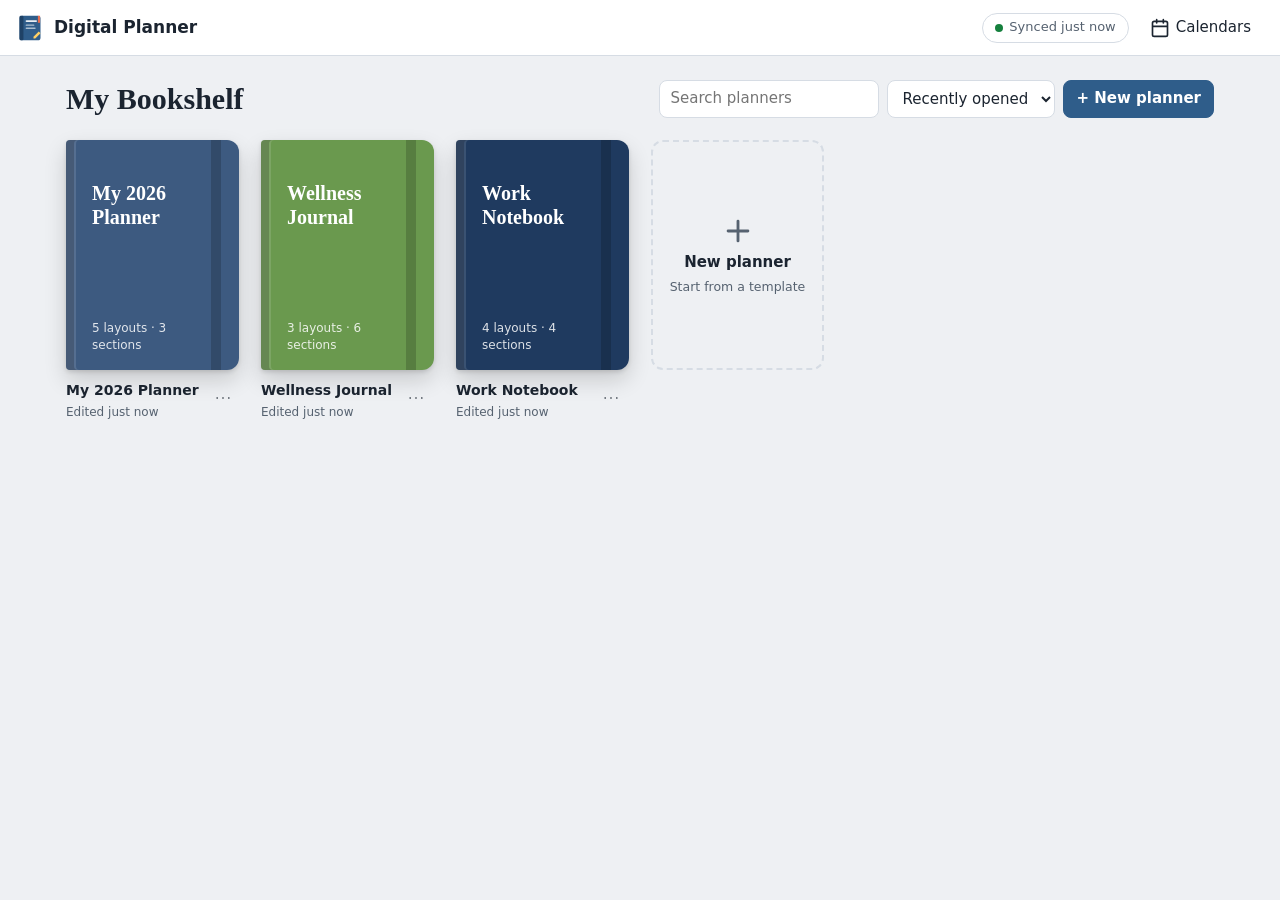
==== planner/index.html @ 8a804d71 "Add digital planner web prototype under /planner Implements the Digital Planner scope v1.0 as a no-b" ====
<!doctype html>
<html lang="en">
<head>
<meta charset="utf-8">
<meta name="viewport" content="width=device-width,initial-scale=1,viewport-fit=cover">
<meta name="description" content="Digital planner prototype: bookshelf of planners, calendar events, handwriting, stickers and templates.">
<meta name="theme-color" content="#2f5d8a">
<title>Digital Planner</title>
<link rel="manifest" href="manifest.webmanifest">
<link rel="icon" href="icon.svg" type="image/svg+xml">
<link rel="apple-touch-icon" href="icon.svg">
<link rel="stylesheet" href="styles.css">
</head>
<body>
<a class="skip" href="#pageWrap">Skip to page</a>

<!-- Bookshelf -->
<section id="shelf" class="screen" hidden>
  <header class="topbar">
    <div class="brand"><img src="icon.svg" alt="" width="28" height="28"><span>Digital Planner</span></div>
    <span class="spacer"></span>
    <button class="sync-pill" data-open-account aria-live="polite"><i></i><span>Synced</span></button>
    <button class="btn-ghost" data-open-calendars><svg class="ic" viewBox="0 0 24 24" aria-hidden="true"><path d="M8 2v4M16 2v4M3 10h18M5 4h14a2 2 0 0 1 2 2v14a2 2 0 0 1-2 2H5a2 2 0 0 1-2-2V6a2 2 0 0 1 2-2Z"/></svg><span class="lbl">Calendars</span></button>
  </header>
  <main class="shelf-main">
    <div class="shelf-head">
      <h1>My Bookshelf</h1>
      <div class="shelf-actions">
        <input type="search" id="shelfSearch" placeholder="Search planners" aria-label="Search planners">
        <select id="shelfSort" aria-label="Sort planners">
          <option value="recent">Recently opened</option>
          <option value="name">Name</option>
          <option value="created">Newest</option>
        </select>
        <button class="primary" id="btnNew">+ New planner</button>
      </div>
    </div>
    <div class="shelf-grid" id="shelfGrid"></div>
  </main>
</section>

<!-- Planner -->
<section id="plannerScreen" class="screen" hidden>
  <header class="topbar planner-top">
    <button class="btn-ghost" id="btnBack" aria-label="Back to bookshelf"><svg class="ic" viewBox="0 0 24 24" aria-hidden="true"><path d="M4 19.5A2.5 2.5 0 0 1 6.5 17H20V2H6.5A2.5 2.5 0 0 0 4 4.5v15ZM6.5 22H20v-5"/></svg><span class="lbl">Bookshelf</span></button>
    <h1 id="pTitle" class="p-title"></h1>
    <div class="period-nav">
      <button class="icon-btn" id="btnPrev" aria-label="Previous page (Left arrow)"><svg class="ic" viewBox="0 0 24 24" aria-hidden="true"><path d="m15 18-6-6 6-6"/></svg></button>
      <div class="period-wrap">
        <button id="periodLabel" class="period-label" title="Go to a date"></button>
        <input type="date" id="goDate" class="go-date" aria-label="Go to date" tabindex="-1">
      </div>
      <button class="icon-btn" id="btnNext" aria-label="Next page (Right arrow)"><svg class="ic" viewBox="0 0 24 24" aria-hidden="true"><path d="m9 18 6-6-6-6"/></svg></button>
      <button id="btnToday" class="btn-today">Today</button>
    </div>
    <span class="spacer"></span>
    <button class="sync-pill" data-open-account aria-live="polite"><i></i><span>Synced</span></button>
    <button class="icon-btn" data-open-calendars aria-label="Calendars" title="Calendars"><svg class="ic" viewBox="0 0 24 24" aria-hidden="true"><path d="M8 2v4M16 2v4M3 10h18M5 4h14a2 2 0 0 1 2 2v14a2 2 0 0 1-2 2H5a2 2 0 0 1-2-2V6a2 2 0 0 1 2-2Z"/></svg></button>
    <button class="icon-btn" id="btnCustomize" aria-label="Customize planner" title="Customize planner"><svg class="ic" viewBox="0 0 24 24" aria-hidden="true"><path d="M4 21v-7M4 10V3M12 21v-9M12 8V3M20 21v-5M20 12V3M1 14h6M9 8h6M17 16h6"/></svg></button>
    <button class="icon-btn" id="btnHelp" aria-label="Shortcuts and tips" title="Shortcuts (?)"><svg class="ic" viewBox="0 0 24 24" aria-hidden="true"><path d="M12 22a10 10 0 1 0 0-20 10 10 0 0 0 0 20ZM9.1 9a3 3 0 0 1 5.8 1c0 2-3 3-3 3M12 17h.01"/></svg></button>
  </header>
  <div class="planner-body">
    <nav class="tabs" id="tabs" aria-label="Layouts and sections"></nav>
    <div class="stage">
      <div class="toolbar" id="toolbar" role="toolbar" aria-label="Page tools"></div>
      <div class="ctxbar" id="ctxbar" hidden role="toolbar" aria-label="Selected item"></div>
      <div class="page-wrap" id="pageWrap" tabindex="-1"></div>
      <div class="page-footer" id="pageFooter"></div>
    </div>
  </div>
</section>

<div id="toast" class="toast" role="status" aria-live="polite"></div>

<script src="js/dates.js"></script>
<script src="js/store.js"></script>
<script src="js/templates.js"></script>
<script src="js/layouts.js"></script>
<script src="js/calendar.js"></script>
<script src="js/editor.js"></script>
<script src="js/app.js"></script>
</body>
</html>
---- planner/styles.css ----
/* ---------- Tokens ---------- */
:root {
  --font-sans: "Inter", system-ui, -apple-system, "Segoe UI", Roboto, "Helvetica Neue", Arial, sans-serif;
  --font-display: Georgia, "Iowan Old Style", "Times New Roman", serif;
  --bg: #eef0f3; --surface: #ffffff; --surface-2: #f5f6f8; --text: #1b2430; --muted: #566270;
  --border: #d6dce4; --primary: #2f5d8a; --primary-ink: #ffffff; --desk: #dfe3e9;
  --focus: #2563eb; --danger: #b42318; --sel: #2563eb; --ok: #15803d; --warn: #b45309;
  --shadow: 0 1px 2px rgba(16, 24, 40, .06), 0 4px 14px rgba(16, 24, 40, .08);
  --radius: 10px;
  color-scheme: light;
}
@media (prefers-color-scheme: dark) {
  :root:not([data-theme="light"]) {
    --bg: #10141a; --surface: #19202a; --surface-2: #212a36; --text: #e7ebf1; --muted: #a3afbd;
    --border: #313c4a; --primary: #7fb0e3; --primary-ink: #0b1622; --desk: #0b0f14;
    --focus: #8ab4ff; --danger: #ff8a80; --sel: #8ab4ff; --ok: #6fd08f; --warn: #f5b971;
    --shadow: 0 1px 2px rgba(0, 0, 0, .3), 0 6px 18px rgba(0, 0, 0, .35);
    color-scheme: dark;
  }
}
:root[data-theme="dark"] {
  --bg: #10141a; --surface: #19202a; --surface-2: #212a36; --text: #e7ebf1; --muted: #a3afbd;
  --border: #313c4a; --primary: #7fb0e3; --primary-ink: #0b1622; --desk: #0b0f14;
  --focus: #8ab4ff; --danger: #ff8a80; --sel: #8ab4ff; color-scheme: dark;
}

/* ---------- Base ---------- */
* { box-sizing: border-box; }
html, body { height: 100%; }
body { margin: 0; font: 15px/1.45 var(--font-sans); color: var(--text); background: var(--bg); -webkit-tap-highlight-color: transparent; }
button, input, select, textarea { font: inherit; color: inherit; }
button {
  cursor: pointer; border: 1px solid var(--border); background: var(--surface); border-radius: 8px;
  padding: 7px 12px; display: inline-flex; align-items: center; gap: 6px; min-height: 36px;
}
button:hover:not(:disabled) { background: var(--surface-2); }
button:disabled { opacity: .45; cursor: default; }
button.primary { background: var(--primary); color: var(--primary-ink); border-color: var(--primary); font-weight: 600; }
button.primary:hover:not(:disabled) { filter: brightness(1.08); background: var(--primary); }
button.danger { color: #fff; background: var(--danger); border-color: var(--danger); }
:root .danger-text { color: var(--danger); }
input[type=text], input[type=search], input[type=date], input[type=time], input[type=number], select, textarea {
  border: 1px solid var(--border); background: var(--surface); border-radius: 8px; padding: 7px 10px; min-height: 36px; max-width: 100%;
}
input[type=color] { width: 36px; height: 36px; padding: 2px; border: 1px solid var(--border); border-radius: 8px; background: var(--surface); cursor: pointer; }
:focus-visible { outline: 3px solid var(--focus); outline-offset: 2px; }
.ic { width: 20px; height: 20px; fill: none; stroke: currentColor; stroke-width: 2; stroke-linecap: round; stroke-linejoin: round; flex: none; }
.icon-btn { padding: 6px; min-width: 36px; justify-content: center; border-color: transparent; background: transparent; }
.btn-ghost { border-color: transparent; background: transparent; }
.spacer { flex: 1; }
.sr { position: absolute; width: 1px; height: 1px; overflow: hidden; clip: rect(0 0 0 0); white-space: nowrap; }
.muted { color: var(--muted); }
.skip { position: absolute; left: -999px; top: 8px; z-index: 100; background: var(--surface); padding: 8px 12px; border-radius: 8px; }
.skip:focus { left: 8px; }
.screen { min-height: 100%; }
.screen[hidden] { display: none !important; }

/* ---------- Top bar ---------- */
.topbar {
  display: flex; align-items: center; gap: 8px; padding: 8px 16px; padding-top: max(8px, env(safe-area-inset-top));
  background: var(--surface); border-bottom: 1px solid var(--border); position: sticky; top: 0; z-index: 20; min-height: 56px;
}
.brand { display: flex; align-items: center; gap: 10px; font-weight: 700; font-size: 17px; }
.sync-pill { border-radius: 999px; font-size: 13px; padding: 4px 12px; min-height: 30px; color: var(--muted); white-space: nowrap; }
.sync-pill i { width: 8px; height: 8px; border-radius: 50%; background: var(--ok); display: inline-block; }
.sync-pill.busy i { background: var(--primary); animation: pulse 1s infinite alternate; }
.sync-pill.off i { background: var(--warn); }
.sync-pill.err i { background: var(--danger); }
@keyframes pulse { to { opacity: .3; } }

/* ---------- Bookshelf ---------- */
.shelf-main { max-width: 1180px; margin: 0 auto; padding: 24px 16px 60px; }
.shelf-head { display: flex; flex-wrap: wrap; align-items: center; gap: 12px 20px; justify-content: space-between; margin-bottom: 22px; }
.shelf-head h1 { margin: 0; font: 700 30px/1.2 var(--font-display); }
.shelf-actions { display: flex; flex-wrap: wrap; gap: 8px; }
.shelf-actions input { width: 220px; }
.shelf-grid { display: grid; grid-template-columns: repeat(auto-fill, minmax(170px, 1fr)); gap: 28px 22px; }
.book { display: flex; flex-direction: column; gap: 10px; min-width: 0; }
.book-cover {
  position: relative; aspect-ratio: 3 / 4; width: 100%; border-radius: 4px 12px 12px 4px; border: none; padding: 18px 16px 16px 26px;
  background-color: var(--c); color: var(--ci); display: flex; flex-direction: column; justify-content: flex-start; align-items: flex-start; text-align: left;
  box-shadow: inset 8px 0 0 rgba(0, 0, 0, .18), inset 10px 0 0 rgba(255, 255, 255, .12), 0 2px 4px rgba(0, 0, 0, .12), 0 10px 22px rgba(0, 0, 0, .16);
  transition: transform .15s ease, box-shadow .15s ease; overflow: hidden;
}
.book-cover:hover:not(:disabled) { background-color: var(--c); transform: translateY(-4px) rotate(-.6deg); }
.book-cover.cover-stripes { background-image: repeating-linear-gradient(135deg, rgba(255, 255, 255, .12) 0 10px, transparent 10px 22px); }
.book-cover.cover-dots { background-image: radial-gradient(rgba(255, 255, 255, .22) 1.6px, transparent 1.8px); background-size: 14px 14px; }
.book-cover.cover-linen { background-image: repeating-linear-gradient(0deg, rgba(255, 255, 255, .07) 0 1px, transparent 1px 3px), repeating-linear-gradient(90deg, rgba(0, 0, 0, .07) 0 1px, transparent 1px 3px); }
.book-cover.cover-grid { background-image: linear-gradient(rgba(255, 255, 255, .14) 1px, transparent 1px), linear-gradient(90deg, rgba(255, 255, 255, .14) 1px, transparent 1px); background-size: 18px 18px; }
.book-band { position: absolute; right: 18px; top: 0; bottom: 0; width: 10px; background: rgba(0, 0, 0, .18); }
.book-title { font: 700 20px/1.2 var(--font-display); margin-top: 18%; padding-right: 22px; word-break: break-word; }
.book-sub { margin-top: auto; font-size: 12px; opacity: .85; padding-right: 22px; }
.book-meta { display: flex; align-items: flex-start; justify-content: space-between; gap: 6px; }
.book-meta strong { display: block; font-size: 14px; overflow: hidden; text-overflow: ellipsis; white-space: nowrap; max-width: 140px; }
.book-meta small { color: var(--muted); font-size: 12px; }
.book-new {
  aspect-ratio: 3 / 4; flex-direction: column; justify-content: center; border: 2px dashed var(--border); border-radius: 12px; background: transparent; color: var(--muted); gap: 4px;
}
.book-new .ic { width: 34px; height: 34px; }
.book-new span { font-weight: 600; color: var(--text); }
.empty { grid-column: 1 / -1; color: var(--muted); }

.menu { position: fixed; z-index: 60; background: var(--surface); border: 1px solid var(--border); border-radius: 10px; box-shadow: var(--shadow); padding: 4px; display: flex; flex-direction: column; min-width: 160px; }
.menu button { border: none; justify-content: flex-start; background: transparent; }

/* ---------- Planner layout ---------- */
#plannerScreen { height: 100vh; height: 100dvh; display: flex; flex-direction: column; }
.planner-top { gap: 6px; }
.p-title { font: 700 17px/1.2 var(--font-display); margin: 0 8px 0 0; max-width: 22ch; overflow: hidden; text-overflow: ellipsis; white-space: nowrap; }
.period-nav { display: flex; align-items: center; gap: 2px; }
.period-wrap { position: relative; }
.period-label { border: none; background: transparent; font-weight: 700; min-width: 150px; justify-content: center; }
.go-date { position: absolute; inset: auto 0 0 0; opacity: 0; pointer-events: none; height: 1px; min-height: 0; padding: 0; border: 0; }
.btn-today { margin-left: 4px; }
.planner-body { flex: 1; display: flex; min-height: 0; }
.tabs { width: 128px; flex: none; overflow-y: auto; padding: 12px 0 12px 10px; display: flex; flex-direction: column; gap: 4px; background: var(--surface-2); border-right: 1px solid var(--border); }
.tab { justify-content: flex-start; border: 1px solid transparent; border-right: none; background: transparent; border-radius: 8px 0 0 8px; font-weight: 500; text-align: left; position: relative; color: var(--muted); }
.tab.on { background: var(--desk); color: var(--text); font-weight: 700; border-color: var(--border); }
.tab.sec::before { content: ""; width: 10px; height: 10px; border-radius: 3px; background: var(--tab); flex: none; }
.tab.sec { overflow: hidden; }
.tab.add { color: var(--primary); font-size: 13px; }
.tab-sep { height: 1px; background: var(--border); margin: 6px 10px 6px 0; }
.stage { flex: 1; min-width: 0; display: flex; flex-direction: column; background: var(--desk); }

/* ---------- Toolbar ---------- */
.toolbar, .ctxbar { display: flex; align-items: center; gap: 6px; padding: 6px 10px; background: var(--surface); border-bottom: 1px solid var(--border); overflow-x: auto; scrollbar-width: thin; flex: none; }
.ctxbar { background: var(--surface-2); min-height: 48px; }
.ctxbar[hidden] { display: none; }
.tb-group { display: flex; align-items: center; gap: 2px; padding-right: 8px; margin-right: 2px; border-right: 1px solid var(--border); flex: none; }
.tb { border-color: transparent; background: transparent; min-width: 40px; min-height: 40px; justify-content: center; padding: 6px; }
.tb.on { background: var(--primary); color: var(--primary-ink); }
.tb.on:hover { background: var(--primary); }
.tb.zoom-label { min-width: 56px; font-size: 13px; font-variant-numeric: tabular-nums; }
.tb-event { border-color: var(--border); padding: 6px 12px; flex: none; }
.tb-color { width: 28px; height: 28px; min-height: 28px; border-radius: 50%; padding: 0; background: var(--sw); border: 2px solid var(--surface); box-shadow: 0 0 0 1px var(--border); position: relative; flex: none; }
.tb-color:hover:not(:disabled) { background: var(--sw); }
.tb-color.on { box-shadow: 0 0 0 2px var(--text); }
.tb-color.custom { background: conic-gradient(red, yellow, lime, cyan, blue, magenta, red); overflow: hidden; display: inline-block; cursor: pointer; }
.tb-color.custom input { opacity: 0; width: 100%; height: 100%; cursor: pointer; }
.colors { gap: 6px; }
.size input { width: 90px; }
.size-dot { display: inline-block; width: var(--s); height: var(--s); min-width: 3px; min-height: 3px; border-radius: 50%; background: var(--text); margin: 0 6px; }
.ctl { min-height: 34px; padding: 4px 10px; display: inline-flex; align-items: center; gap: 6px; font-size: 14px; flex: none; }
label.ctl { border: none; padding: 0 4px; }
.ctl input[type=number] { width: 70px; }
.ctl input[type=text] { width: 170px; }
.ctl input[type=range] { width: 90px; }
.ctl.on { background: var(--primary); color: var(--primary-ink); border-color: var(--primary); }
.ctl-seg { display: flex; gap: 2px; flex: none; }
.ctl-label { font-size: 13px; color: var(--muted); white-space: nowrap; }

/* ---------- Page ---------- */
.page-wrap { flex: 1; overflow: auto; padding: 16px 12px 40px; overscroll-behavior: contain; outline: none; }
.page-sizer { position: relative; margin: 0 auto; }
.page-sizer.turn-r { animation: turnR .22s ease; }
.page-sizer.turn-l { animation: turnL .22s ease; }
@keyframes turnR { from { transform: translateX(18px); opacity: .5; } }
@keyframes turnL { from { transform: translateX(-18px); opacity: .5; } }
.page {
  position: absolute; left: 0; top: 0; width: 1000px; height: 1400px; transform-origin: 0 0; background: var(--paper);
  border-radius: 6px; box-shadow: 0 2px 6px rgba(0, 0, 0, .12), 0 18px 40px rgba(0, 0, 0, .14); overflow: hidden;
  --inv: 1;
}
.page-bg, .page-items, .page-ink { position: absolute; left: 0; top: 0; width: 1000px; height: 1400px; }
.page-svg { display: block; width: 100%; height: 100%; }
.page-items { pointer-events: none; }
.page-ink { pointer-events: none; touch-action: none; }

/* Interaction modes */
.page.tool-pen .page-ink, .page.tool-highlighter .page-ink, .page.tool-eraser .page-ink { pointer-events: auto; }
.page.tool-pen .page-ink { cursor: crosshair; }
.page.tool-highlighter .page-ink { cursor: crosshair; }
.page.tool-eraser .page-ink { cursor: cell; }
.page.tool-select .page-items, .page.tool-text .page-items { pointer-events: auto; }
.page.tool-text .page-items { cursor: text; }
.page.tool-nav .lnk, .page.tool-nav .ev { cursor: pointer; }
.page.tool-nav .lnk:hover text { text-decoration: underline; }
.page.tool-nav .ev:hover .ev-bg { fill-opacity: .32; }
.page.tool-nav [data-newevent]:hover { fill: var(--today); }
.lnk:focus-visible, .ev:focus-visible { outline: 3px solid var(--focus); outline-offset: 2px; }

/* Items */
.item { position: absolute; transform-origin: center; touch-action: none; }
.page.tool-select .item { cursor: move; }
.item img { width: 100%; height: 100%; object-fit: fill; display: block; user-select: none; -webkit-user-drag: none; border-radius: 4px; }
.item-text { width: 100%; min-height: 100%; padding: 4px 8px; white-space: pre-wrap; overflow-wrap: anywhere; line-height: 1.3; outline: none; border-radius: 4px; }
.item.editing .item-text { cursor: text; background: color-mix(in srgb, var(--paper) 85%, transparent); box-shadow: 0 0 0 2px var(--sel); }
.sticker { width: 100%; height: 100%; display: flex; align-items: center; justify-content: center; text-align: center; line-height: 1.05; overflow: hidden; font-weight: 700; user-select: none; }
.sticker span { overflow-wrap: anywhere; }
.h { display: none; position: absolute; padding: 0; min-height: 0; border-radius: 50%; }
.page.tool-select .item.selected, .page.tool-text .item.selected { outline: calc(2px * var(--inv)) dashed var(--sel); outline-offset: calc(4px * var(--inv)); }
.page.tool-select .item.selected .h, .page.tool-text .item.selected:not(.editing) .h { display: flex; align-items: center; justify-content: center; }
.h-resize { width: calc(20px * var(--inv)); height: calc(20px * var(--inv)); right: calc(-14px * var(--inv)); bottom: calc(-14px * var(--inv)); background: var(--sel); border: calc(3px * var(--inv)) solid #fff; cursor: nwse-resize; }
.h-rotate { width: calc(20px * var(--inv)); height: calc(20px * var(--inv)); left: 50%; top: calc(-44px * var(--inv)); transform: translateX(-50%); background: #fff; border: calc(3px * var(--inv)) solid var(--sel); cursor: grab; }
.h-rotate::after { content: ""; position: absolute; left: 50%; top: 100%; width: calc(2px * var(--inv)); height: calc(20px * var(--inv)); background: var(--sel); transform: translateX(-50%); }
.h-del { width: calc(28px * var(--inv)); height: calc(28px * var(--inv)); right: calc(-16px * var(--inv)); top: calc(-16px * var(--inv)); background: var(--danger); color: #fff; border: calc(2px * var(--inv)) solid #fff; font-size: calc(18px * var(--inv)); line-height: 1; }

/* Paper themes */
.theme-classic, .theme-sand, .theme-sage, .theme-blush, .theme-midnight { --accent: var(--pc, #3d5a80); }
.theme-classic { --paper: #fffefb; --ink: #1f2933; --muted: #66727f; --line: #cdd5dd; --line-faint: #e6eaee; --soft: #f1f4f7; --today: rgba(61, 90, 128, .08); }
.theme-sand { --paper: #fbf6ec; --ink: #3b3228; --muted: #85725f; --line: #dccfbc; --line-faint: #ece3d4; --soft: #f3eadb; --today: rgba(188, 108, 37, .1); }
.theme-sage { --paper: #f5f8f1; --ink: #26332a; --muted: #66766a; --line: #c8d4c4; --line-faint: #e1e9dd; --soft: #ebf1e7; --today: rgba(106, 153, 78, .12); }
.theme-blush { --paper: #fdf6f6; --ink: #3d2b33; --muted: #8a6b77; --line: #ead0d6; --line-faint: #f4e4e7; --soft: #f9eaed; --today: rgba(142, 85, 114, .1); }
.theme-midnight { --paper: #1c2230; --ink: #e8ecf3; --muted: #9aa6b9; --line: #3a4459; --line-faint: #2a3244; --soft: #252d3e; --today: rgba(155, 184, 255, .1); --accent: #a9c1ff; }

/* SVG typography & strokes */
.page-svg text { font-family: var(--font-sans); fill: var(--ink); }
.t-title { font: 700 46px var(--font-display); }
.t-big { font: 700 112px var(--font-display); fill: var(--accent) !important; }
.t-year { font: 700 52px var(--font-display); }
.t-h { font-size: 19px; font-weight: 700; letter-spacing: .12em; fill: var(--accent) !important; }
.t-s { font-size: 18px; fill: var(--muted) !important; }
.t-xs { font-size: 14px; fill: var(--muted) !important; }
.t-b { font-size: 20px; font-weight: 600; }
.t-th { font-size: 14px; font-weight: 700; letter-spacing: .08em; fill: var(--muted) !important; }
.t-link { font-size: 21px; font-weight: 600; fill: var(--accent) !important; }
.t-day { font-size: 22px; font-weight: 600; }
.t-day.dim { fill: var(--muted) !important; opacity: .6; }
.t-day-lg { font: 700 34px var(--font-display); }
.t-mini-title { font-size: 20px; font-weight: 700; fill: var(--accent) !important; }
.t-mini-day { font-size: 16px; }
.t-mini-day.today { fill: var(--paper) !important; font-weight: 700; }
.t-q { font-size: 18px; font-weight: 700; letter-spacing: .1em; fill: var(--muted) !important; }
.t-emoji { font-size: 40px; }
.ln { stroke: var(--line); stroke-width: 1.5; }
.ln-faint { stroke: var(--line-faint); stroke-width: 1; }
.ln-strong { stroke: var(--ink); stroke-width: 2; opacity: .7; }
.ln-accent { stroke: var(--accent); stroke-width: 1.5; opacity: .35; }
.box { fill: none; stroke: var(--line); stroke-width: 1.5; }
.fill-soft { fill: var(--soft); }
.dot { fill: var(--line); }
.cell { fill: transparent; stroke: var(--line); stroke-width: 1; }
.cell.dim { fill: var(--soft); }
.cell-today { fill: var(--today) !important; }
.hit { fill: transparent; }
.today-mark { fill: var(--accent); stroke: none; }
.sel-mark { fill: none; stroke: var(--accent); stroke-width: 2; }
.evdot { fill: var(--accent); stroke: none; }
.ev-bg { fill-opacity: .18; }
.ev-text { font-size: 15px; font-weight: 600; }
.now-line { stroke: #e63946; stroke-width: 2; }
.now-dot { fill: #e63946; stroke: none; }

/* Page footer */
.page-footer { display: flex; align-items: center; justify-content: space-between; gap: 10px; padding: 6px 12px; padding-bottom: max(6px, env(safe-area-inset-bottom)); background: var(--surface); border-top: 1px solid var(--border); flex-wrap: wrap; flex: none; }
.page-footer .hint { color: var(--muted); font-size: 13px; }
.pager { display: flex; align-items: center; gap: 6px; font-size: 14px; font-variant-numeric: tabular-nums; }
.foot-actions { display: flex; gap: 6px; flex-wrap: wrap; }
.foot-actions button { min-height: 32px; padding: 4px 10px; font-size: 13px; }

/* ---------- Dialogs ---------- */
.dlg { padding: 0; border: none; border-radius: 14px; background: var(--surface); color: var(--text); box-shadow: 0 20px 60px rgba(0, 0, 0, .35); width: min(520px, calc(100vw - 24px)); max-height: calc(100dvh - 24px); }
.dlg.wide { width: min(960px, calc(100vw - 24px)); }
.dlg::backdrop { background: rgba(10, 14, 20, .5); }
.dlg-inner { display: flex; flex-direction: column; max-height: calc(100dvh - 24px); }
.dlg-head { display: flex; align-items: center; justify-content: space-between; padding: 14px 16px 10px 20px; border-bottom: 1px solid var(--border); }
.dlg-head h2 { margin: 0; font: 700 20px var(--font-display); }
.dlg-head .icon-btn { font-size: 22px; }
.dlg-body { padding: 16px 20px; overflow: auto; display: flex; flex-direction: column; gap: 12px; }
.dlg-body p { margin: 0; }
.dlg-foot { display: flex; align-items: center; gap: 8px; justify-content: flex-end; padding: 12px 16px; border-top: 1px solid var(--border); flex-wrap: wrap; }
.field { display: flex; flex-direction: column; gap: 4px; font-size: 13px; color: var(--muted); flex: 1; min-width: 0; }
.field > input, .field > select, .field > textarea { color: var(--text); font-size: 15px; width: 100%; }
.field.inline { flex-direction: row; align-items: center; gap: 8px; margin-right: auto; }
.field.inline input { width: 240px; }
.field.compact input { padding: 4px 8px; min-height: 30px; }
.row { display: flex; gap: 12px; align-items: flex-end; flex-wrap: wrap; }
.row[hidden], .field[hidden] { display: none; }
.inline-check { display: flex; align-items: center; gap: 8px; font-size: 14px; min-height: 36px; }
.inline-check input { width: 18px; height: 18px; }
.note { font-size: 13px; color: var(--muted); }
h3.sub { margin: 6px 0 0; font-size: 13px; letter-spacing: .08em; text-transform: uppercase; color: var(--muted); }
fieldset { border: 1px solid var(--border); border-radius: var(--radius); padding: 10px 12px 12px; margin: 0; min-width: 0; }
legend { font-size: 13px; font-weight: 700; padding: 0 6px; }

.seg { display: flex; flex-wrap: wrap; gap: 6px; }
.seg button { min-height: 32px; padding: 4px 10px; font-size: 13px; }
.seg button[aria-pressed=true] { background: var(--primary); color: var(--primary-ink); border-color: var(--primary); }
.seg.small button { text-transform: capitalize; }
.paper-dot { width: 14px; height: 14px; border-radius: 50%; background: var(--paper); border: 1px solid var(--line); display: inline-block; }
.swatches { display: flex; flex-wrap: wrap; gap: 8px; }
.sw { width: 30px; height: 30px; min-height: 30px; border-radius: 50%; padding: 0; border: 2px solid var(--surface); box-shadow: 0 0 0 1px var(--border); }
.sw.on { box-shadow: 0 0 0 2px var(--text); }
.sw.custom { background: conic-gradient(red, yellow, lime, cyan, blue, magenta, red); overflow: hidden; display: inline-block; cursor: pointer; }
.sw.custom input { opacity: 0; width: 100%; height: 100%; }
.checks { display: flex; flex-wrap: wrap; gap: 6px 14px; }
.checks label { display: flex; align-items: center; gap: 6px; min-height: 32px; }
.cz-grid { display: grid; grid-template-columns: repeat(auto-fit, minmax(260px, 1fr)); gap: 12px; }
.sec-list { list-style: none; padding: 0; margin: 0 0 8px; display: flex; flex-direction: column; gap: 6px; }
.sec-list li { display: flex; align-items: center; gap: 6px; }
.sec-list li input[type=text] { flex: 1; min-width: 80px; }
.sec-list small { color: var(--muted); white-space: nowrap; }
.cz-preview { display: none; }

/* Template library */
.lib-tools { display: flex; flex-wrap: wrap; gap: 10px; align-items: center; }
.lib-search { flex: 1; min-width: 200px; }
.chips { display: flex; flex-wrap: wrap; gap: 6px; }
.chip { border-radius: 999px; min-height: 32px; padding: 4px 12px; font-size: 13px; }
.chip[aria-pressed=true] { background: var(--text); color: var(--surface); border-color: var(--text); }
.lib-grid { display: grid; grid-template-columns: repeat(auto-fill, minmax(200px, 1fr)); gap: 14px; }
.tpl-card { flex-direction: column; align-items: stretch; padding: 0; overflow: hidden; text-align: left; border-radius: 12px; }
.tpl-card.on { border-color: var(--primary); box-shadow: 0 0 0 3px color-mix(in srgb, var(--primary) 40%, transparent); }
.page-mini { background: var(--paper); aspect-ratio: 1000 / 1400; pointer-events: none; }
.tpl-thumb { aspect-ratio: 1000 / 700; overflow: hidden; border-bottom: 1px solid var(--border); display: flex; background: var(--desk); }
.tpl-thumb .page-mini { flex: 1; min-width: 0; }
.tpl-thumb .page-mini + .page-mini { border-left: 1px solid var(--line); }
.tpl-thumb.single .page-mini { flex: none; width: 50%; margin: 0 auto; }
.tpl-info { padding: 10px 12px 12px; display: flex; flex-direction: column; gap: 3px; }
.tpl-info small { font-size: 12px; color: var(--muted); }
.tag { align-self: flex-start; font-size: 11px; padding: 1px 8px; border-radius: 999px; background: var(--surface-2); border: 1px solid var(--border); color: var(--muted); }
.pt-group h3 { margin: 4px 0 8px; font-size: 13px; text-transform: uppercase; letter-spacing: .08em; color: var(--muted); }
.pt-grid { display: grid; grid-template-columns: repeat(auto-fill, minmax(120px, 1fr)); gap: 10px; }
.pt-card { flex-direction: column; padding: 6px; gap: 6px; font-size: 12px; text-align: center; }
.pt-card .page-mini { width: 100%; border: 1px solid var(--border); border-radius: 4px; }
.pt-card.on { border-color: var(--primary); box-shadow: 0 0 0 2px var(--primary); }
.pt-card[hidden], .pt-group[hidden] { display: none; }

/* Stickers */
.emoji-grid { display: grid; grid-template-columns: repeat(auto-fill, minmax(48px, 1fr)); gap: 6px; }
.emoji-grid button { font-size: 26px; justify-content: center; min-height: 48px; padding: 0; }
.label-grid { display: flex; flex-wrap: wrap; gap: 8px; }
.label-grid button { font-weight: 700; border: none; border-radius: 8px; }
.custom-label { display: flex; gap: 8px; }
.custom-label input[type=text] { flex: 1; }

/* Calendars */
.providers { display: grid; grid-template-columns: repeat(auto-fit, minmax(230px, 1fr)); gap: 10px; }
.provider { display: flex; align-items: center; gap: 10px; border: 1px solid var(--border); border-radius: var(--radius); padding: 10px 12px; }
.provider > div { flex: 1; display: flex; flex-direction: column; }
.provider small { color: var(--muted); font-size: 12px; }
.pv-dot { width: 12px; height: 12px; border-radius: 50%; }
.cal-list { list-style: none; padding: 0; margin: 0; display: flex; flex-direction: column; gap: 4px; }
.cal-list li { display: flex; align-items: center; gap: 10px; padding: 2px 0; }
.cal-list .inline-check { flex: 1; min-width: 0; }
.cal-list small { color: var(--muted); }
.cal-list input[type=color] { width: 32px; height: 32px; }
.icon-btn-placeholder { width: 36px; }

/* Account */
.acct-card { display: flex; gap: 14px; align-items: center; }
.avatar { width: 52px; height: 52px; border-radius: 50%; background: var(--primary); color: var(--primary-ink); display: grid; place-items: center; font-size: 22px; font-weight: 700; flex: none; }
.stats { display: grid; grid-template-columns: repeat(auto-fit, minmax(130px, 1fr)); gap: 8px; margin: 0; }
.stats div { background: var(--surface-2); border-radius: 8px; padding: 8px 10px; }
.stats dt { font-size: 12px; color: var(--muted); }
.stats dd { margin: 0; font-weight: 700; }
.row.wrap { flex-wrap: wrap; }

/* Help */
.keys { border-collapse: collapse; width: 100%; font-size: 14px; }
.keys td { padding: 5px 6px; border-bottom: 1px solid var(--border); }
.keys td:first-child { white-space: nowrap; width: 1%; }
kbd { font: 12px ui-monospace, Menlo, Consolas, monospace; background: var(--surface-2); border: 1px solid var(--border); border-bottom-width: 2px; border-radius: 5px; padding: 1px 6px; }
.tips { margin: 0; padding-left: 18px; font-size: 14px; display: flex; flex-direction: column; gap: 4px; }

/* Toast */
.toast {
  position: fixed; left: 50%; bottom: max(24px, env(safe-area-inset-bottom)); transform: translate(-50%, 20px); opacity: 0; pointer-events: none;
  background: var(--text); color: var(--surface); padding: 10px 16px; border-radius: 10px; box-shadow: var(--shadow); z-index: 90; max-width: calc(100vw - 32px); transition: .2s ease;
}
.toast.show { opacity: 1; transform: translate(-50%, 0); }

/* ---------- Responsive ---------- */
@media (max-width: 900px) {
  .lbl { display: none; }
  .p-title { display: none; }
  .period-label { min-width: 0; padding: 4px 6px; font-size: 14px; }
}
@media (max-width: 760px) {
  .planner-body { flex-direction: column; }
  .tabs { width: auto; flex-direction: row; overflow-x: auto; overflow-y: hidden; padding: 6px 10px 0; border-right: none; border-bottom: 1px solid var(--border); gap: 2px; }
  .tab { border-radius: 8px 8px 0 0; border: 1px solid transparent; border-bottom: none; white-space: nowrap; flex: none; }
  .tab-sep { width: 1px; height: auto; margin: 6px 4px; }
  .topbar { padding-left: 8px; padding-right: 8px; gap: 2px; }
  .planner-top .sync-pill span { display: none; }
  #btnHelp { display: none; }
  .planner-top .icon-btn, .planner-top .btn-ghost { min-width: 32px; padding: 4px; }
  .planner-top { gap: 0; }
  .planner-top .btn-today { padding: 4px 8px; font-size: 13px; margin-left: 2px; }
  .planner-top .sync-pill { margin: 0 2px; }
  .planner-top .p-title { display: none; }
  .period-label { max-width: 90px; overflow: hidden; text-overflow: ellipsis; white-space: nowrap; display: block; }
  .planner-top .sync-pill { padding: 4px 8px; }
  .btn-today { padding: 6px 8px; }
  .page-wrap { padding: 10px 8px 30px; }
  .page-footer .hint { display: none; }
  .shelf-actions input { width: 100%; }
  .shelf-actions { width: 100%; }
  .shelf-actions select { flex: 1; }
  .shelf-grid { grid-template-columns: repeat(auto-fill, minmax(140px, 1fr)); gap: 22px 14px; }
  .field.inline { width: 100%; }
  .field.inline input { width: 100%; flex: 1; }
}
@media (max-width: 420px) {
  .period-label { max-width: 90px; overflow: hidden; text-overflow: ellipsis; white-space: nowrap; display: block; }
  .shelf-main { padding-top: 16px; }
}
@media (prefers-reduced-motion: reduce) {
  *, *::before, *::after { animation: none !important; transition: none !important; }
}
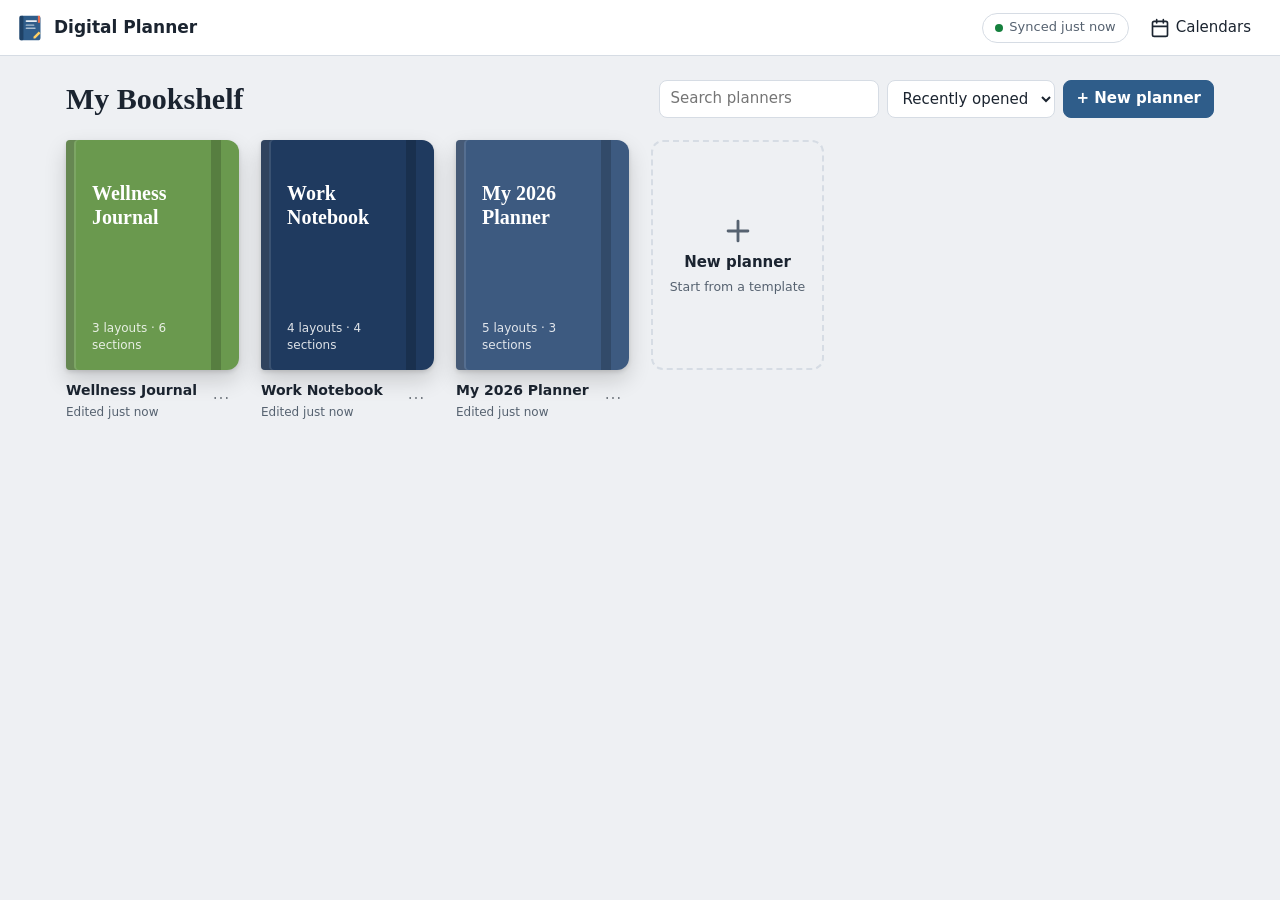
==== commit db505460: "Restyle pages and add a Weekly Preview to the week New page look: warm cream paper, thin rules, lett" ====
--- a/planner/index.html
+++ b/planner/index.html
@@ -9,6 +9,9 @@
 <link rel="manifest" href="manifest.webmanifest">
 <link rel="icon" href="icon.svg" type="image/svg+xml">
 <link rel="apple-touch-icon" href="icon.svg">
+<link rel="preconnect" href="https://fonts.googleapis.com">
+<link rel="preconnect" href="https://fonts.gstatic.com" crossorigin>
+<link rel="stylesheet" href="https://fonts.googleapis.com/css2?family=Jost:wght@300;400;500;600&display=swap">
 <link rel="stylesheet" href="styles.css">
 </head>
 <body>
--- a/planner/styles.css
+++ b/planner/styles.css
@@ -2,6 +2,8 @@
 :root {
   --font-sans: "Inter", system-ui, -apple-system, "Segoe UI", Roboto, "Helvetica Neue", Arial, sans-serif;
   --font-display: Georgia, "Iowan Old Style", "Times New Roman", serif;
+  /* Page typography: geometric sans, wide tracking */
+  --font-page: "Jost", Futura, "Century Gothic", "Avenir Next", system-ui, sans-serif;
   --bg: #eef0f3; --surface: #ffffff; --surface-2: #f5f6f8; --text: #1b2430; --muted: #566270;
   --border: #d6dce4; --primary: #2f5d8a; --primary-ink: #ffffff; --desk: #dfe3e9;
   --focus: #2563eb; --danger: #b42318; --sel: #2563eb; --ok: #15803d; --warn: #b45309;
@@ -131,7 +133,9 @@
 .tb.on { background: var(--primary); color: var(--primary-ink); }
 .tb.on:hover { background: var(--primary); }
 .tb.zoom-label { min-width: 56px; font-size: 13px; font-variant-numeric: tabular-nums; }
-.tb-event { border-color: var(--border); padding: 6px 12px; flex: none; }
+.tb-event, .tb-orient { border-color: var(--border); padding: 6px 12px; flex: none; }
+.tb-orient { margin-right: 6px; }
+.lib-orient button { min-height: 36px; }
 .tb-color { width: 28px; height: 28px; min-height: 28px; border-radius: 50%; padding: 0; background: var(--sw); border: 2px solid var(--surface); box-shadow: 0 0 0 1px var(--border); position: relative; flex: none; }
 .tb-color:hover:not(:disabled) { background: var(--sw); }
 .tb-color.on { box-shadow: 0 0 0 2px var(--text); }
@@ -161,7 +165,7 @@
   border-radius: 6px; box-shadow: 0 2px 6px rgba(0, 0, 0, .12), 0 18px 40px rgba(0, 0, 0, .14); overflow: hidden;
   --inv: 1;
 }
-.page-bg, .page-items, .page-ink { position: absolute; left: 0; top: 0; width: 1000px; height: 1400px; }
+.page-bg, .page-items, .page-ink { position: absolute; left: 0; top: 0; width: 100%; height: 100%; }
 .page-svg { display: block; width: 100%; height: 100%; }
 .page-items { pointer-events: none; }
 .page-ink { pointer-events: none; touch-action: none; }
@@ -197,53 +201,65 @@
 
 /* Paper themes */
 .theme-classic, .theme-sand, .theme-sage, .theme-blush, .theme-midnight { --accent: var(--pc, #3d5a80); }
-.theme-classic { --paper: #fffefb; --ink: #1f2933; --muted: #66727f; --line: #cdd5dd; --line-faint: #e6eaee; --soft: #f1f4f7; --today: rgba(61, 90, 128, .08); }
+.theme-classic { --paper: #f4f1ea; --ink: #2b2a28; --muted: #6f6a62; --line: #d2ccc2; --line-faint: #e4dfd6; --soft: #ebe6dc; --today: rgba(196, 171, 136, .16); }
 .theme-sand { --paper: #fbf6ec; --ink: #3b3228; --muted: #85725f; --line: #dccfbc; --line-faint: #ece3d4; --soft: #f3eadb; --today: rgba(188, 108, 37, .1); }
 .theme-sage { --paper: #f5f8f1; --ink: #26332a; --muted: #66766a; --line: #c8d4c4; --line-faint: #e1e9dd; --soft: #ebf1e7; --today: rgba(106, 153, 78, .12); }
 .theme-blush { --paper: #fdf6f6; --ink: #3d2b33; --muted: #8a6b77; --line: #ead0d6; --line-faint: #f4e4e7; --soft: #f9eaed; --today: rgba(142, 85, 114, .1); }
 .theme-midnight { --paper: #1c2230; --ink: #e8ecf3; --muted: #9aa6b9; --line: #3a4459; --line-faint: #2a3244; --soft: #252d3e; --today: rgba(155, 184, 255, .1); --accent: #a9c1ff; }
 
 /* SVG typography & strokes */
-.page-svg text { font-family: var(--font-sans); fill: var(--ink); }
-.t-title { font: 700 46px var(--font-display); }
-.t-big { font: 700 112px var(--font-display); fill: var(--accent) !important; }
-.t-year { font: 700 52px var(--font-display); }
-.t-h { font-size: 19px; font-weight: 700; letter-spacing: .12em; fill: var(--accent) !important; }
-.t-s { font-size: 18px; fill: var(--muted) !important; }
-.t-xs { font-size: 14px; fill: var(--muted) !important; }
-.t-b { font-size: 20px; font-weight: 600; }
-.t-th { font-size: 14px; font-weight: 700; letter-spacing: .08em; fill: var(--muted) !important; }
-.t-link { font-size: 21px; font-weight: 600; fill: var(--accent) !important; }
-.t-day { font-size: 22px; font-weight: 600; }
-.t-day.dim { fill: var(--muted) !important; opacity: .6; }
-.t-day-lg { font: 700 34px var(--font-display); }
-.t-mini-title { font-size: 20px; font-weight: 700; fill: var(--accent) !important; }
-.t-mini-day { font-size: 16px; }
-.t-mini-day.today { fill: var(--paper) !important; font-weight: 700; }
-.t-q { font-size: 18px; font-weight: 700; letter-spacing: .1em; fill: var(--muted) !important; }
+.page-svg text { font-family: var(--font-page); fill: var(--ink); }
+.t-title { font: 500 40px var(--font-page); letter-spacing: .2em; text-transform: uppercase; }
+.t-display { font: 500 44px var(--font-page); letter-spacing: .28em; }
+.t-big { font: 300 112px var(--font-page); fill: var(--ink) !important; }
+.t-year { font: 400 50px var(--font-page); letter-spacing: .08em; }
+.t-h { font-size: 15px; font-weight: 600; letter-spacing: .22em; fill: var(--ink) !important; }
+.t-instr { font-size: 16px; font-weight: 400; letter-spacing: .01em; fill: var(--muted) !important; }
+.t-s { font-size: 17px; fill: var(--muted) !important; }
+.t-xs { font-size: 13px; fill: var(--muted) !important; }
+.t-b { font-size: 19px; font-weight: 500; }
+.t-th { font-size: 12px; font-weight: 600; letter-spacing: .2em; fill: var(--muted) !important; }
+.t-link { font-size: 15px; font-weight: 600; letter-spacing: .18em; text-transform: uppercase; fill: var(--muted) !important; }
+.t-day { font-size: 20px; font-weight: 500; }
+.t-day.dim { fill: var(--muted) !important; opacity: .55; }
+.t-day-lg { font: 400 30px var(--font-page); }
+.t-day-label { font-size: 13px; font-weight: 600; letter-spacing: .24em; fill: var(--muted) !important; }
+.t-mini-title { font-size: 15px; font-weight: 600; letter-spacing: .22em; text-transform: uppercase; fill: var(--ink) !important; }
+.t-mini-day { font-size: 15px; }
+.t-mini-day.today { fill: var(--paper) !important; font-weight: 600; }
+.t-q { font-size: 15px; font-weight: 600; letter-spacing: .2em; fill: var(--muted) !important; }
+.t-wk { font-size: 12px; font-weight: 600; fill: var(--muted) !important; }
+.t-wk.on { fill: var(--paper) !important; }
+.wk-on { fill: var(--ink); stroke: none; }
+.paper { fill: var(--paper); stroke: none; }
+.frame { fill: transparent; stroke: var(--line); stroke-width: 1.2; }
+.frame.cell-today { fill: var(--today) !important; }
+.gutter { fill: var(--soft); }
+.big-check { fill: none; stroke: var(--line); stroke-width: 1.5; }
 .t-emoji { font-size: 40px; }
-.ln { stroke: var(--line); stroke-width: 1.5; }
+.ln { stroke: var(--line); stroke-width: 1.2; }
 .ln-faint { stroke: var(--line-faint); stroke-width: 1; }
-.ln-strong { stroke: var(--ink); stroke-width: 2; opacity: .7; }
+.ln-strong { stroke: var(--ink); stroke-width: 1.2; opacity: .55; }
 .ln-accent { stroke: var(--accent); stroke-width: 1.5; opacity: .35; }
-.box { fill: none; stroke: var(--line); stroke-width: 1.5; }
+.box { fill: none; stroke: var(--line); stroke-width: 1.2; }
 .fill-soft { fill: var(--soft); }
 .dot { fill: var(--line); }
 .cell { fill: transparent; stroke: var(--line); stroke-width: 1; }
 .cell.dim { fill: var(--soft); }
 .cell-today { fill: var(--today) !important; }
 .hit { fill: transparent; }
-.today-mark { fill: var(--accent); stroke: none; }
+.today-mark { fill: var(--ink); stroke: none; }
 .sel-mark { fill: none; stroke: var(--accent); stroke-width: 2; }
 .evdot { fill: var(--accent); stroke: none; }
 .ev-bg { fill-opacity: .18; }
-.ev-text { font-size: 15px; font-weight: 600; }
+.ev-text { font-size: 14px; font-weight: 500; }
 .now-line { stroke: #e63946; stroke-width: 2; }
 .now-dot { fill: #e63946; stroke: none; }
 
 /* Page footer */
 .page-footer { display: flex; align-items: center; justify-content: space-between; gap: 10px; padding: 6px 12px; padding-bottom: max(6px, env(safe-area-inset-bottom)); background: var(--surface); border-top: 1px solid var(--border); flex-wrap: wrap; flex: none; }
 .page-footer .hint { color: var(--muted); font-size: 13px; }
+.week-seg button { min-height: 32px; font-size: 13px; }
 .pager { display: flex; align-items: center; gap: 6px; font-size: 14px; font-variant-numeric: tabular-nums; }
 .foot-actions { display: flex; gap: 6px; flex-wrap: wrap; }
 .foot-actions button { min-height: 32px; padding: 4px 10px; font-size: 13px; }
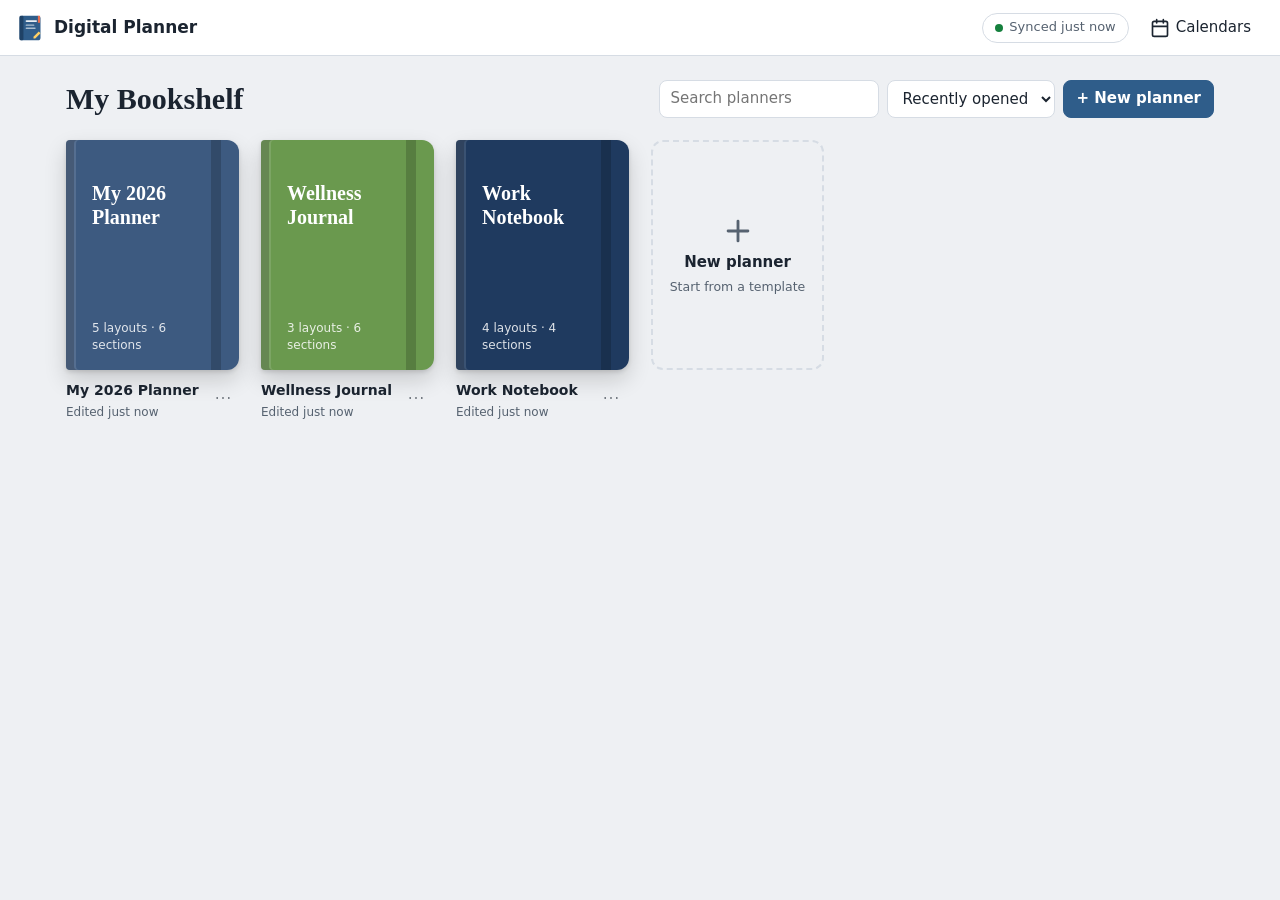
==== commit a3297d19: "Complete the planning system pages and add page guides Month becomes a calendar spread (grey date sq" ====
--- a/planner/index.html
+++ b/planner/index.html
@@ -81,6 +81,7 @@
 <script src="js/layouts.js"></script>
 <script src="js/calendar.js"></script>
 <script src="js/editor.js"></script>
+<script src="js/guide.js"></script>
 <script src="js/app.js"></script>
 </body>
 </html>
--- a/planner/styles.css
+++ b/planner/styles.css
@@ -228,6 +228,16 @@
 .t-mini-day { font-size: 15px; }
 .t-mini-day.today { fill: var(--paper) !important; font-weight: 600; }
 .t-q { font-size: 15px; font-weight: 600; letter-spacing: .2em; fill: var(--muted) !important; }
+.t-date { font: 400 24px var(--font-page); letter-spacing: .18em; fill: var(--muted) !important; }
+.t-quote { font: italic 20px var(--font-display); fill: var(--ink) !important; }
+.t-glyph { font-size: 15px; fill: var(--muted) !important; }
+.t-month-h { font-size: 17px; font-weight: 600; letter-spacing: .22em; fill: var(--ink) !important; }
+.t-ev-line { font-size: 16px; fill: var(--ink) !important; }
+.t-datebox { font-size: 15px; font-weight: 500; fill: var(--ink) !important; }
+.t-datebox.on { fill: var(--paper) !important; }
+.date-box { fill: var(--soft); stroke: none; }
+.t-grid { font-size: 11px; fill: var(--muted) !important; }
+.t-grid.b { font-weight: 600; fill: var(--ink) !important; }
 .t-wk { font-size: 12px; font-weight: 600; fill: var(--muted) !important; }
 .t-wk.on { fill: var(--paper) !important; }
 .wk-on { fill: var(--ink); stroke: none; }
@@ -363,6 +373,10 @@
 .row.wrap { flex-wrap: wrap; }
 
 /* Help */
+.guide { margin: 0; padding-left: 22px; display: flex; flex-direction: column; gap: 10px; }
+.guide li::marker { font-weight: 700; color: var(--muted); }
+.guide strong { display: block; font-size: 13px; letter-spacing: .14em; text-transform: uppercase; }
+.guide p { margin: 2px 0 0; color: var(--text); }
 .keys { border-collapse: collapse; width: 100%; font-size: 14px; }
 .keys td { padding: 5px 6px; border-bottom: 1px solid var(--border); }
 .keys td:first-child { white-space: nowrap; width: 1%; }
